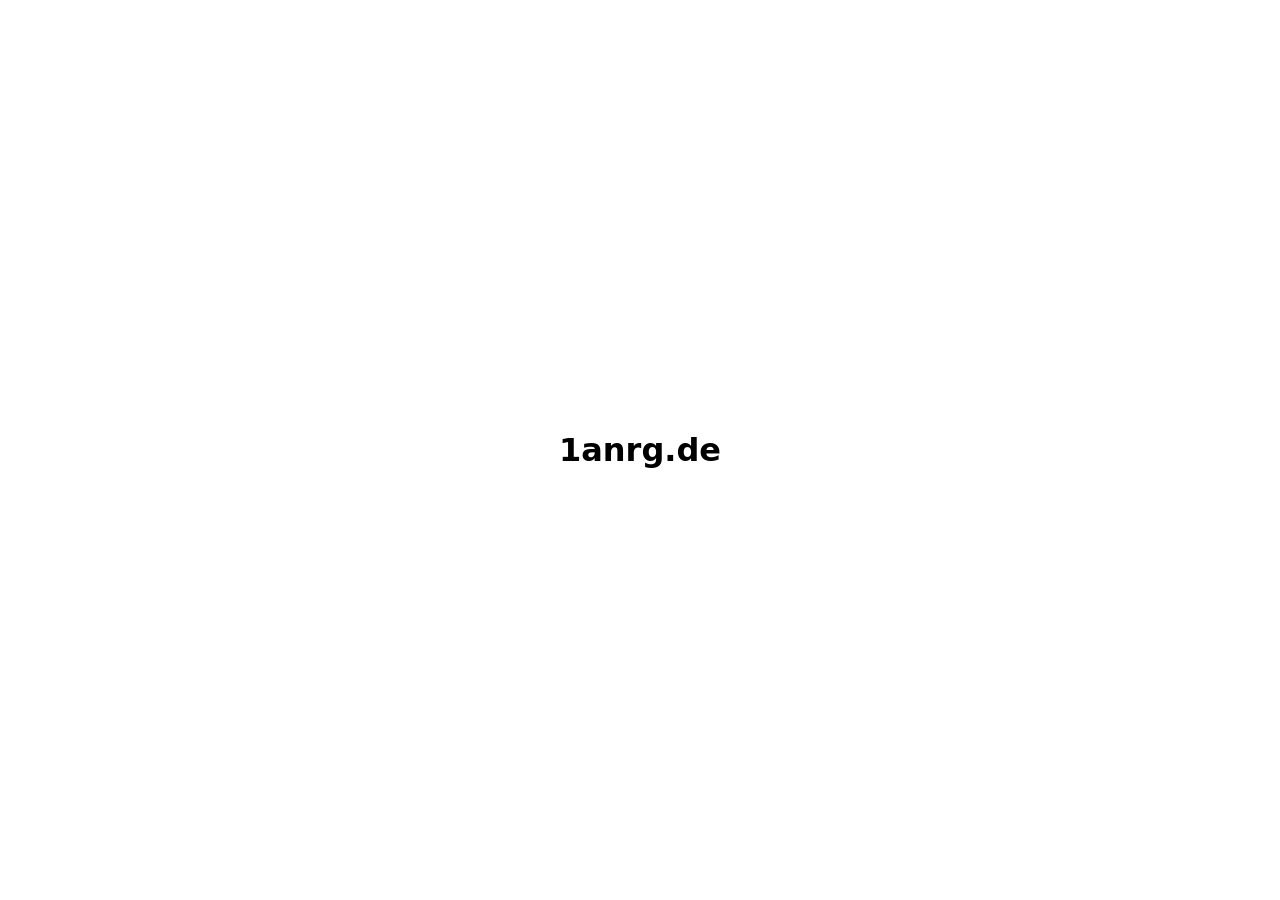
==== index.html @ 266cb6d9 "Seed 1anrg.de: concept, build brief, CNAME" ====
<!doctype html><html lang="de"><head><meta charset="utf-8"><meta name="viewport" content="width=device-width,initial-scale=1"><meta name="robots" content="noindex"><title>Work in Progress</title></head><body style="font-family:system-ui;display:grid;place-items:center;min-height:100vh;margin:0"><h1>1anrg.de</h1></body></html>
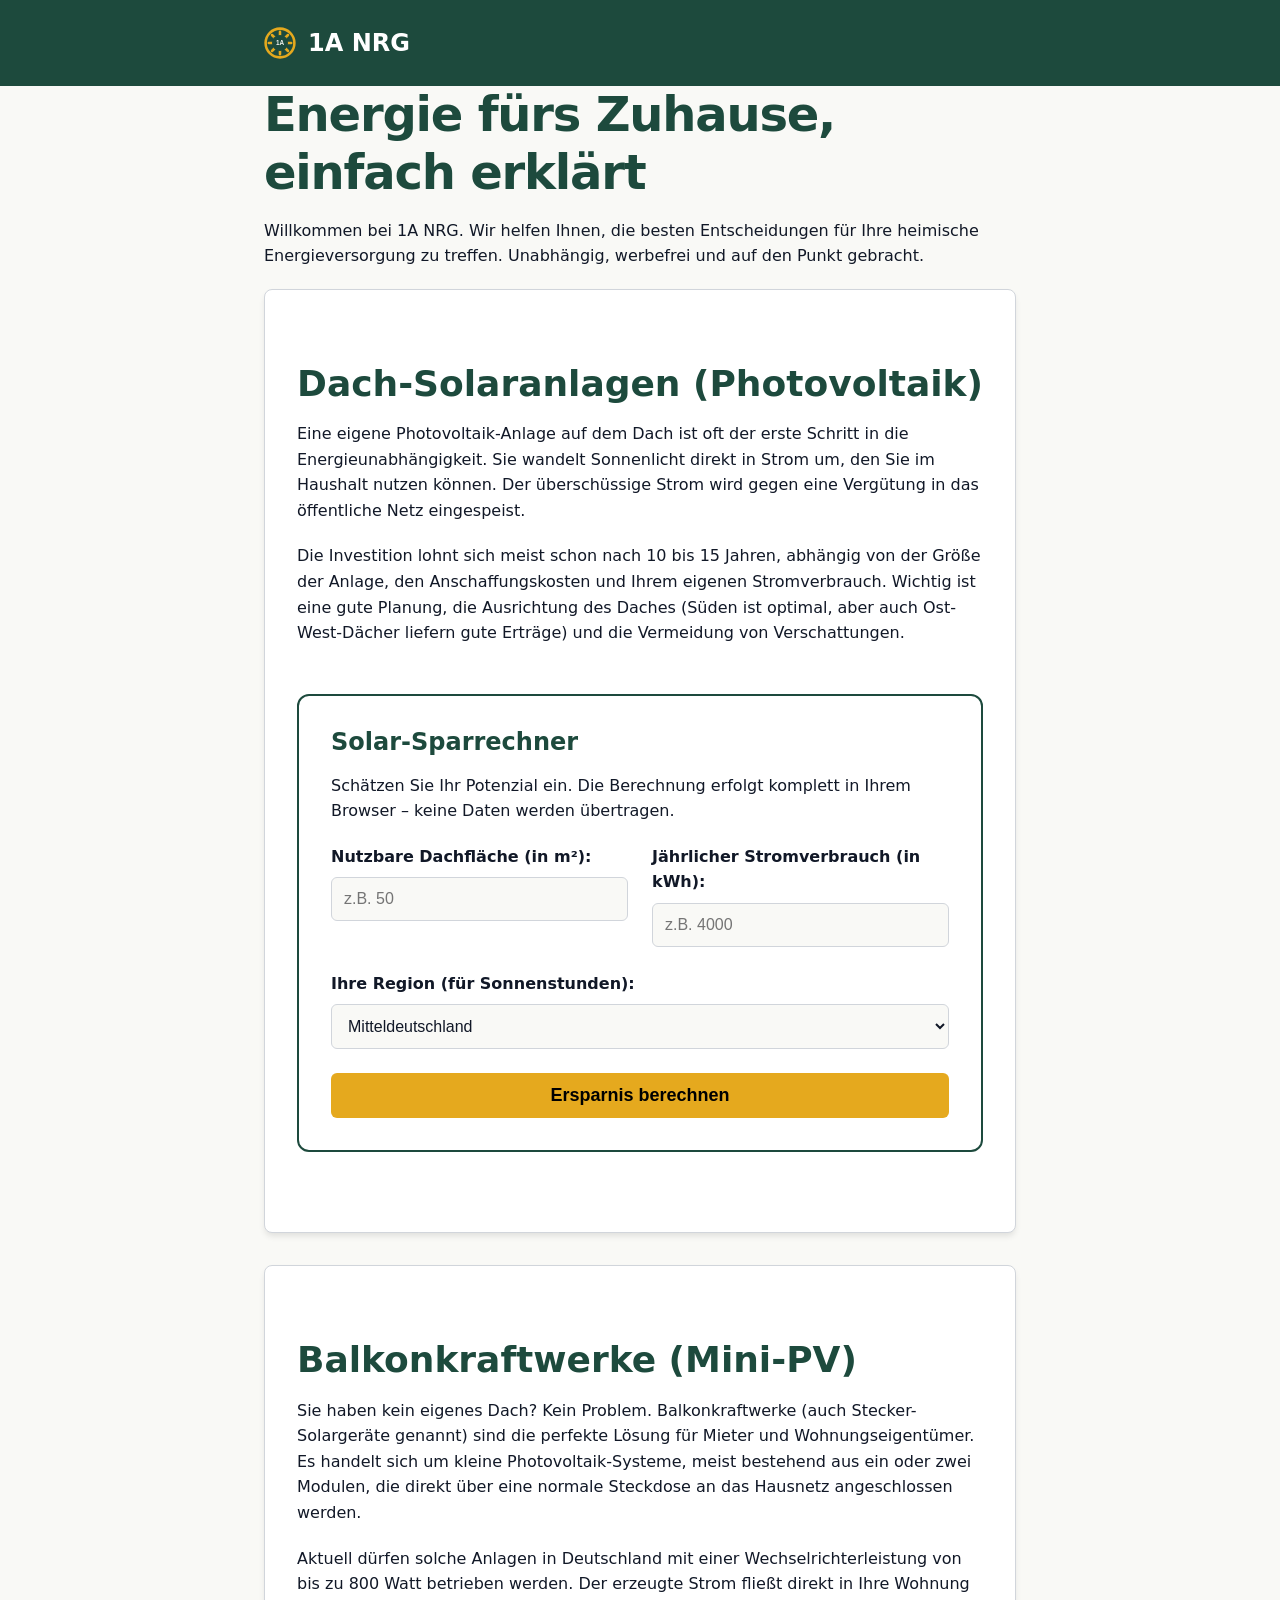
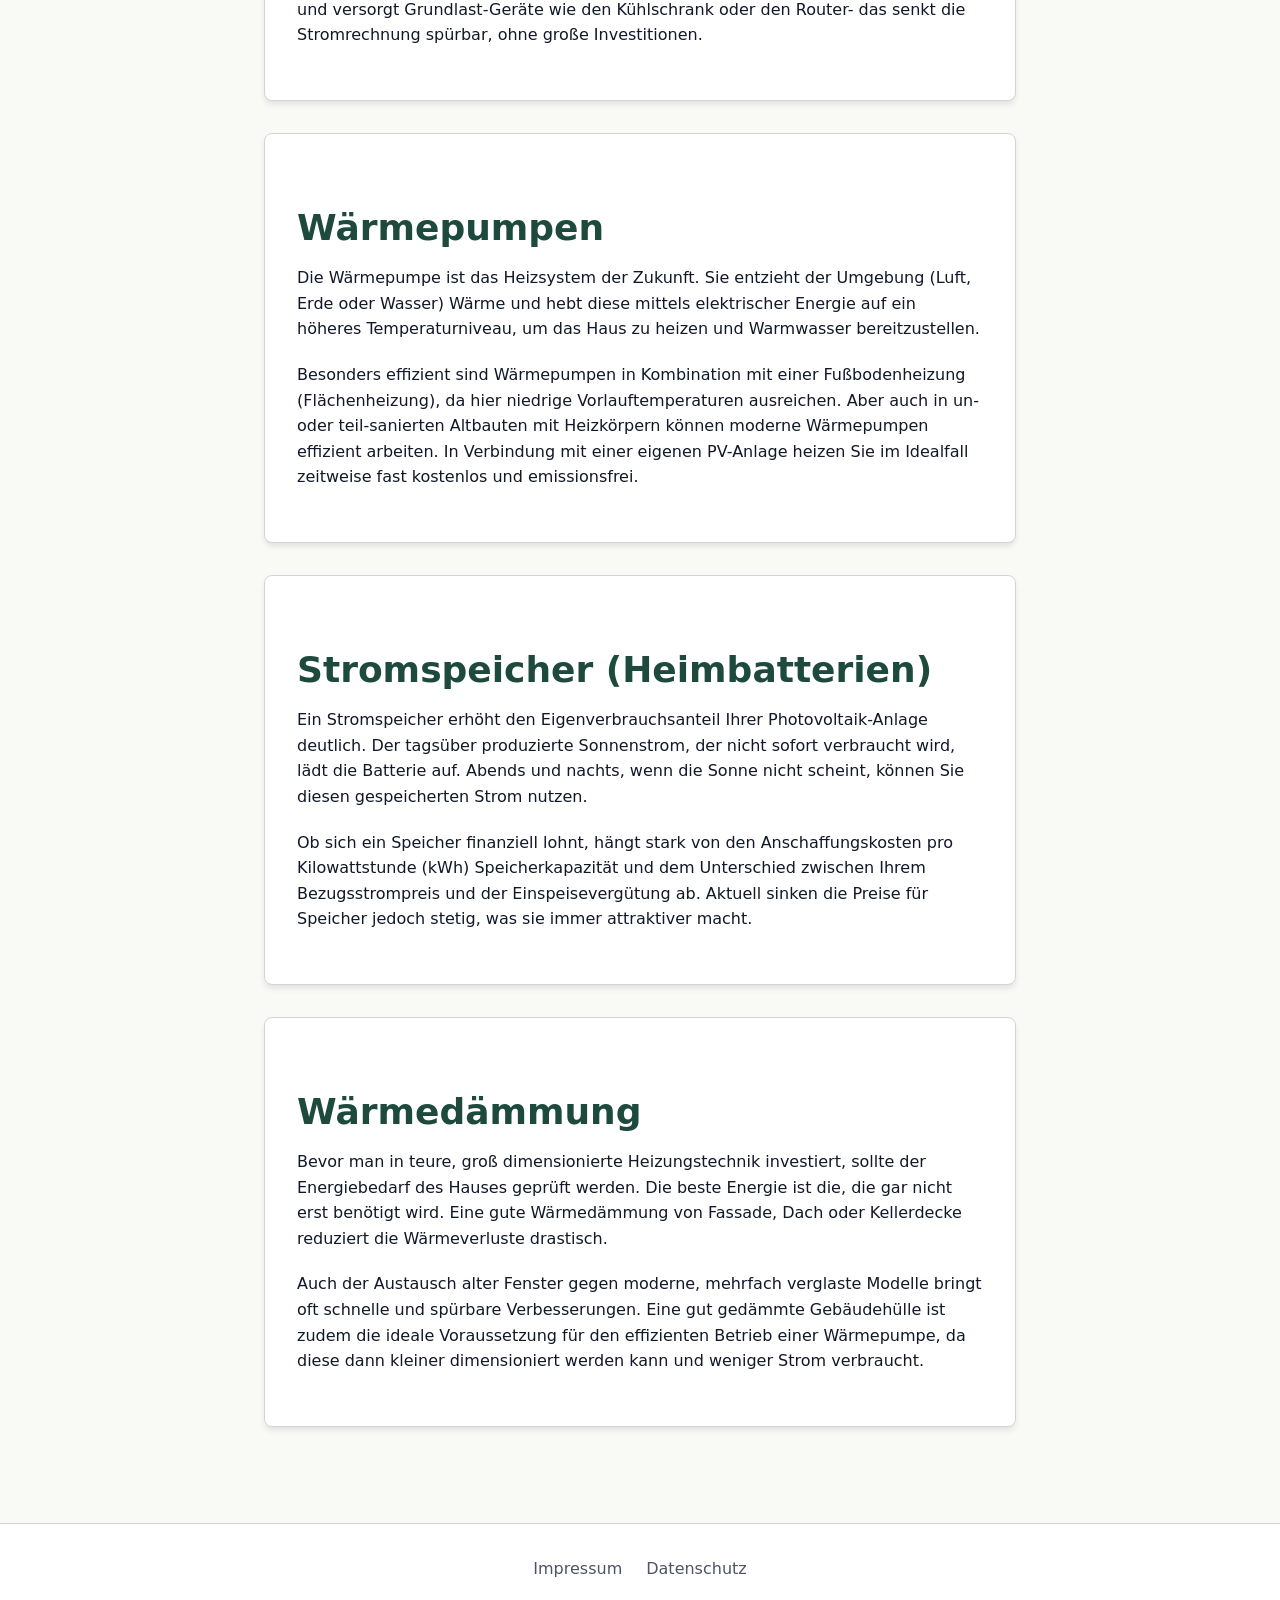
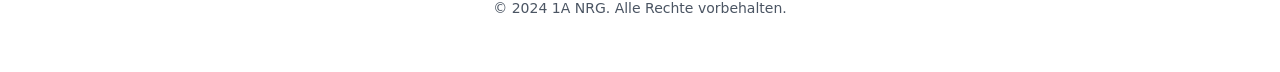
==== commit a021b1ec: "feat: build initial 1A NRG static website - Create `index.html` with ~800 words of home energy guide" ====
--- a/index.html
+++ b/index.html
@@ -1 +1,111 @@
-<!doctype html><html lang="de"><head><meta charset="utf-8"><meta name="viewport" content="width=device-width,initial-scale=1"><meta name="robots" content="noindex"><title>Work in Progress</title></head><body style="font-family:system-ui;display:grid;place-items:center;min-height:100vh;margin:0"><h1>1anrg.de</h1></body></html>
+<!doctype html>
+<html lang="de">
+<head>
+  <meta charset="utf-8">
+  <meta name="viewport" content="width=device-width,initial-scale=1">
+  <title>1A NRG | Ihr Weg in die Energieunabhängigkeit</title>
+  <meta name="description" content="Klar, praktisch und unabhängig: Der 1A NRG Leitfaden für Wärmepumpen, Photovoltaik, Balkonkraftwerke, Stromspeicher und Dämmung.">
+
+  <!-- Open Graph -->
+  <meta property="og:title" content="1A NRG | Ihr Weg in die Energieunabhängigkeit">
+  <meta property="og:description" content="Klar, praktisch und unabhängig: Der 1A NRG Leitfaden für Wärmepumpen, Photovoltaik, Balkonkraftwerke, Stromspeicher und Dämmung.">
+  <meta property="og:type" content="website">
+  <meta property="og:url" content="https://1anrg.de/">
+
+  <link rel="icon" href="/favicon.svg" type="image/svg+xml">
+  <link rel="stylesheet" href="style.css">
+</head>
+<body>
+  <header>
+    <div class="container">
+      <a href="/">
+        <img src="favicon.svg" alt="" class="logo-icon">
+        1A NRG
+      </a>
+    </div>
+  </header>
+
+  <main>
+    <div class="container">
+      <h1>Energie fürs Zuhause, einfach erklärt</h1>
+      <p>Willkommen bei 1A NRG. Wir helfen Ihnen, die besten Entscheidungen für Ihre heimische Energieversorgung zu treffen. Unabhängig, werbefrei und auf den Punkt gebracht.</p>
+
+      <section class="card" aria-labelledby="solar-heading">
+        <h2 id="solar-heading">Dach-Solaranlagen (Photovoltaik)</h2>
+        <p>Eine eigene Photovoltaik-Anlage auf dem Dach ist oft der erste Schritt in die Energieunabhängigkeit. Sie wandelt Sonnenlicht direkt in Strom um, den Sie im Haushalt nutzen können. Der überschüssige Strom wird gegen eine Vergütung in das öffentliche Netz eingespeist.</p>
+        <p>Die Investition lohnt sich meist schon nach 10 bis 15 Jahren, abhängig von der Größe der Anlage, den Anschaffungskosten und Ihrem eigenen Stromverbrauch. Wichtig ist eine gute Planung, die Ausrichtung des Daches (Süden ist optimal, aber auch Ost-West-Dächer liefern gute Erträge) und die Vermeidung von Verschattungen.</p>
+
+        <div class="estimator">
+          <h3>Solar-Sparrechner</h3>
+          <p>Schätzen Sie Ihr Potenzial ein. Die Berechnung erfolgt komplett in Ihrem Browser – keine Daten werden übertragen.</p>
+          <form id="estimator-form">
+            <div class="estimator-grid">
+              <div class="form-group">
+                <label for="roof-size">Nutzbare Dachfläche (in m²):</label>
+                <input type="number" id="roof-size" min="10" step="1" required placeholder="z.B. 50">
+              </div>
+              <div class="form-group">
+                <label for="consumption">Jährlicher Stromverbrauch (in kWh):</label>
+                <input type="number" id="consumption" min="1000" step="100" required placeholder="z.B. 4000">
+              </div>
+            </div>
+            <div class="form-group">
+              <label for="region">Ihre Region (für Sonnenstunden):</label>
+              <select id="region" required>
+                <option value="nord">Norddeutschland</option>
+                <option value="mitte" selected>Mitteldeutschland</option>
+                <option value="sued">Süddeutschland</option>
+              </select>
+            </div>
+            <button type="submit">Ersparnis berechnen</button>
+          </form>
+
+          <div id="estimator-result" class="result" aria-live="polite">
+            <h4>Geschätzte jährliche Ersparnis:</h4>
+            <div id="savings-value" class="result-value">0,00 €</div>
+            <div class="assumptions">
+              <strong>Annahmen:</strong> 5 m² pro kWp Anlagenleistung. Eigenverbrauch ca. 30% des erzeugten Stroms (ohne Speicher). Strompreis 35 ct/kWh, Einspeisevergütung 8 ct/kWh. Dies ist eine vereinfachte Schätzung und ersetzt keine professionelle Planung.
+            </div>
+          </div>
+        </div>
+      </section>
+
+      <section class="card" aria-labelledby="bkw-heading">
+        <h2 id="bkw-heading">Balkonkraftwerke (Mini-PV)</h2>
+        <p>Sie haben kein eigenes Dach? Kein Problem. Balkonkraftwerke (auch Stecker-Solargeräte genannt) sind die perfekte Lösung für Mieter und Wohnungseigentümer. Es handelt sich um kleine Photovoltaik-Systeme, meist bestehend aus ein oder zwei Modulen, die direkt über eine normale Steckdose an das Hausnetz angeschlossen werden.</p>
+        <p>Aktuell dürfen solche Anlagen in Deutschland mit einer Wechselrichterleistung von bis zu 800 Watt betrieben werden. Der erzeugte Strom fließt direkt in Ihre Wohnung und versorgt Grundlast-Geräte wie den Kühlschrank oder den Router- das senkt die Stromrechnung spürbar, ohne große Investitionen.</p>
+      </section>
+
+      <section class="card" aria-labelledby="wp-heading">
+        <h2 id="wp-heading">Wärmepumpen</h2>
+        <p>Die Wärmepumpe ist das Heizsystem der Zukunft. Sie entzieht der Umgebung (Luft, Erde oder Wasser) Wärme und hebt diese mittels elektrischer Energie auf ein höheres Temperaturniveau, um das Haus zu heizen und Warmwasser bereitzustellen.</p>
+        <p>Besonders effizient sind Wärmepumpen in Kombination mit einer Fußbodenheizung (Flächenheizung), da hier niedrige Vorlauftemperaturen ausreichen. Aber auch in un- oder teil-sanierten Altbauten mit Heizkörpern können moderne Wärmepumpen effizient arbeiten. In Verbindung mit einer eigenen PV-Anlage heizen Sie im Idealfall zeitweise fast kostenlos und emissionsfrei.</p>
+      </section>
+
+      <section class="card" aria-labelledby="speicher-heading">
+        <h2 id="speicher-heading">Stromspeicher (Heimbatterien)</h2>
+        <p>Ein Stromspeicher erhöht den Eigenverbrauchsanteil Ihrer Photovoltaik-Anlage deutlich. Der tagsüber produzierte Sonnenstrom, der nicht sofort verbraucht wird, lädt die Batterie auf. Abends und nachts, wenn die Sonne nicht scheint, können Sie diesen gespeicherten Strom nutzen.</p>
+        <p>Ob sich ein Speicher finanziell lohnt, hängt stark von den Anschaffungskosten pro Kilowattstunde (kWh) Speicherkapazität und dem Unterschied zwischen Ihrem Bezugsstrompreis und der Einspeisevergütung ab. Aktuell sinken die Preise für Speicher jedoch stetig, was sie immer attraktiver macht.</p>
+      </section>
+
+      <section class="card" aria-labelledby="daemmung-heading">
+        <h2 id="daemmung-heading">Wärmedämmung</h2>
+        <p>Bevor man in teure, groß dimensionierte Heizungstechnik investiert, sollte der Energiebedarf des Hauses geprüft werden. Die beste Energie ist die, die gar nicht erst benötigt wird. Eine gute Wärmedämmung von Fassade, Dach oder Kellerdecke reduziert die Wärmeverluste drastisch.</p>
+        <p>Auch der Austausch alter Fenster gegen moderne, mehrfach verglaste Modelle bringt oft schnelle und spürbare Verbesserungen. Eine gut gedämmte Gebäudehülle ist zudem die ideale Voraussetzung für den effizienten Betrieb einer Wärmepumpe, da diese dann kleiner dimensioniert werden kann und weniger Strom verbraucht.</p>
+      </section>
+    </div>
+  </main>
+
+  <footer>
+    <div class="container">
+      <nav aria-label="Footer Navigation">
+        <a href="/impressum.html">Impressum</a>
+        <a href="/datenschutz.html">Datenschutz</a>
+      </nav>
+      <p style="margin-top: 1rem; color: var(--color-text-muted); font-size: 0.875rem;">&copy; 2024 1A NRG. Alle Rechte vorbehalten.</p>
+    </div>
+  </footer>
+
+  <script src="script.js"></script>
+</body>
+</html>
--- a/style.css
+++ b/style.css
@@ -0,0 +1,276 @@
+/* style.css - 1A NRG */
+
+:root {
+  /* Light theme (default) */
+  --color-bg: #F9F9F6; /* off-white */
+  --color-text: #111827; /* dark gray */
+  --color-primary: #1D4A3D; /* deep green */
+  --color-accent: #E5A91E; /* warm yellow */
+  --color-border: #D1D5DB;
+  --color-bg-card: #FFFFFF;
+  --color-text-muted: #4B5563;
+  --font-base: system-ui, -apple-system, BlinkMacSystemFont, 'Segoe UI', Roboto, Helvetica, Arial, sans-serif;
+  --font-heading: system-ui, -apple-system, BlinkMacSystemFont, 'Segoe UI', Roboto, Helvetica, Arial, sans-serif;
+}
+
+@media (prefers-color-scheme: dark) {
+  :root {
+    /* Dark theme */
+    --color-bg: #111827; /* dark gray */
+    --color-text: #F9F9F6; /* off-white */
+    --color-primary: #29745E; /* lighter deep green for contrast */
+    --color-accent: #FDE047; /* bright warm yellow */
+    --color-border: #374151;
+    --color-bg-card: #1F2937;
+    --color-text-muted: #9CA3AF;
+  }
+}
+
+* {
+  box-sizing: border-box;
+  margin: 0;
+  padding: 0;
+}
+
+@media (prefers-reduced-motion: reduce) {
+  * {
+    animation-duration: 0.01ms !important;
+    animation-iteration-count: 1 !important;
+    transition-duration: 0.01ms !important;
+    scroll-behavior: auto !important;
+  }
+}
+
+html {
+  scroll-behavior: smooth;
+  font-family: var(--font-base);
+  background-color: var(--color-bg);
+  color: var(--color-text);
+  line-height: 1.6;
+  font-size: 16px; /* Base size */
+}
+
+body {
+  display: flex;
+  flex-direction: column;
+  min-height: 100vh;
+}
+
+main {
+  flex: 1;
+}
+
+/* Typography */
+h1, h2, h3, h4, h5, h6 {
+  font-family: var(--font-heading);
+  font-weight: 700;
+  line-height: 1.2;
+  margin-bottom: 1rem;
+  color: var(--color-primary);
+}
+
+h1 {
+  font-size: 2.5rem;
+  letter-spacing: -0.025em;
+}
+
+h2 {
+  font-size: 2rem;
+  margin-top: 2.5rem;
+}
+
+h3 {
+  font-size: 1.5rem;
+  margin-top: 2rem;
+}
+
+p {
+  margin-bottom: 1.25rem;
+}
+
+a {
+  color: var(--color-primary);
+  text-decoration: underline;
+  text-decoration-thickness: 2px;
+  text-underline-offset: 4px;
+}
+
+a:hover, a:focus {
+  color: var(--color-accent);
+  text-decoration-color: var(--color-accent);
+}
+
+a:focus-visible, button:focus-visible, input:focus-visible, select:focus-visible {
+  outline: 3px solid var(--color-accent);
+  outline-offset: 2px;
+}
+
+/* Layout */
+.container {
+  width: 100%;
+  max-width: 800px;
+  margin: 0 auto;
+  padding: 0 1.5rem;
+}
+
+header {
+  background-color: var(--color-primary);
+  color: #fff;
+  padding: 1.5rem 0;
+}
+
+header .container {
+  display: flex;
+  justify-content: space-between;
+  align-items: center;
+}
+
+header a {
+  color: #fff;
+  text-decoration: none;
+  font-weight: 700;
+  font-size: 1.5rem;
+  display: flex;
+  align-items: center;
+  gap: 0.75rem;
+}
+
+header a:hover, header a:focus {
+  color: var(--color-accent);
+}
+
+.logo-icon {
+  width: 32px;
+  height: 32px;
+}
+
+footer {
+  background-color: var(--color-bg-card);
+  border-top: 1px solid var(--color-border);
+  padding: 2rem 0;
+  margin-top: 4rem;
+  text-align: center;
+}
+
+footer nav {
+  display: flex;
+  justify-content: center;
+  gap: 1.5rem;
+  flex-wrap: wrap;
+}
+
+footer nav a {
+  color: var(--color-text-muted);
+  text-decoration: none;
+}
+
+footer nav a:hover, footer nav a:focus {
+  text-decoration: underline;
+  color: var(--color-text);
+}
+
+/* Cards & Content */
+.card {
+  background-color: var(--color-bg-card);
+  border: 1px solid var(--color-border);
+  border-radius: 8px;
+  padding: 2rem;
+  margin-bottom: 2rem;
+  box-shadow: 0 4px 6px -1px rgba(0, 0, 0, 0.1);
+}
+
+/* Estimator Form */
+.estimator {
+  background-color: var(--color-bg-card);
+  border: 2px solid var(--color-primary);
+  border-radius: 12px;
+  padding: 2rem;
+  margin: 3rem 0;
+}
+
+.estimator h3 {
+  margin-top: 0;
+  display: flex;
+  align-items: center;
+  gap: 0.5rem;
+}
+
+.form-group {
+  margin-bottom: 1.5rem;
+}
+
+label {
+  display: block;
+  font-weight: 600;
+  margin-bottom: 0.5rem;
+  color: var(--color-text);
+}
+
+input[type="number"], select {
+  width: 100%;
+  padding: 0.75rem;
+  border: 1px solid var(--color-border);
+  border-radius: 6px;
+  font-size: 1rem;
+  background-color: var(--color-bg);
+  color: var(--color-text);
+}
+
+button {
+  background-color: var(--color-accent);
+  color: #000;
+  border: none;
+  border-radius: 6px;
+  padding: 0.75rem 1.5rem;
+  font-size: 1.125rem;
+  font-weight: 700;
+  cursor: pointer;
+  width: 100%;
+  transition: background-color 0.2s ease;
+}
+
+button:hover {
+  background-color: #d19a16;
+}
+
+.result {
+  margin-top: 2rem;
+  padding: 1.5rem;
+  background-color: var(--color-bg);
+  border-radius: 8px;
+  border-left: 4px solid var(--color-primary);
+  display: none; /* hidden by default */
+}
+
+.result.active {
+  display: block;
+}
+
+.result h4 {
+  margin-top: 0;
+  color: var(--color-primary);
+}
+
+.result-value {
+  font-size: 2rem;
+  font-weight: 700;
+  color: var(--color-accent);
+  margin: 0.5rem 0;
+}
+
+.assumptions {
+  font-size: 0.875rem;
+  color: var(--color-text-muted);
+  margin-top: 1rem;
+}
+
+/* Responsive */
+@media (min-width: 600px) {
+  h1 { font-size: 3rem; }
+  h2 { font-size: 2.25rem; }
+  .estimator-grid {
+    display: grid;
+    grid-template-columns: 1fr 1fr;
+    gap: 1.5rem;
+  }
+}
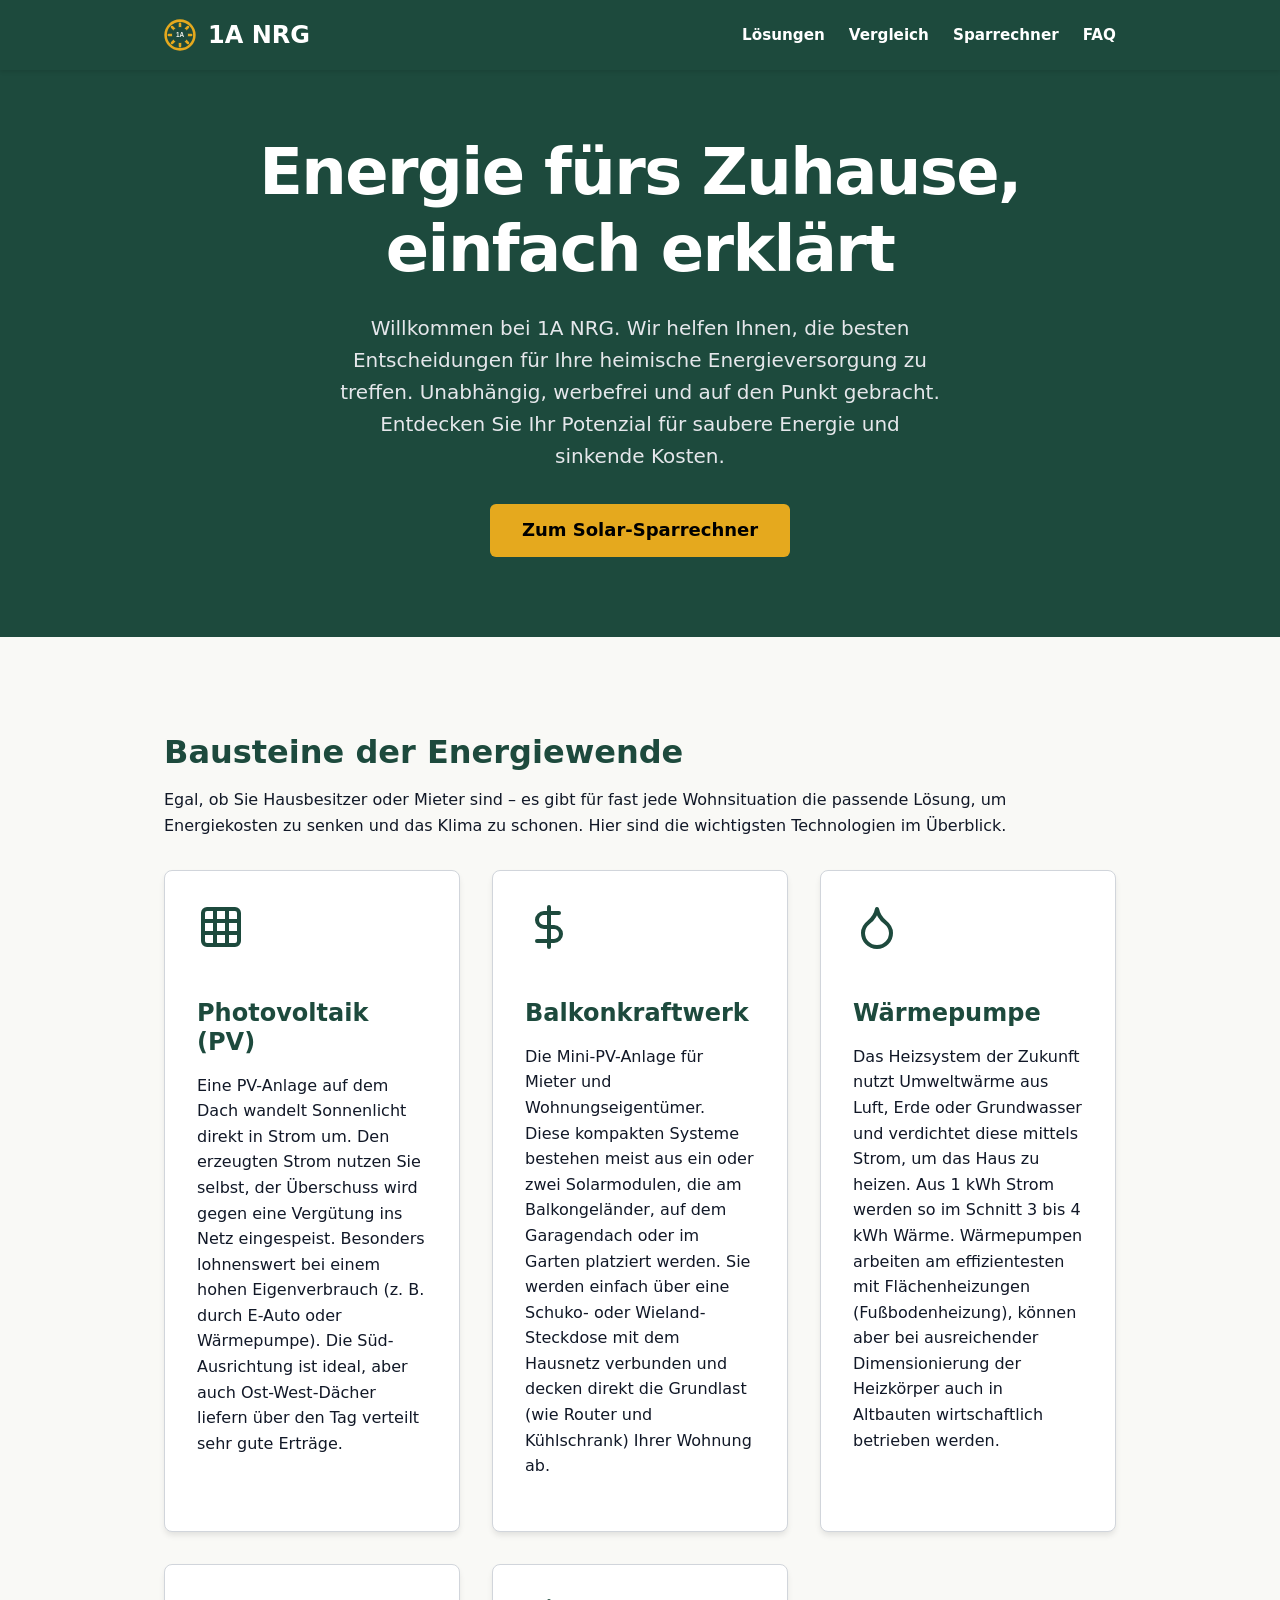
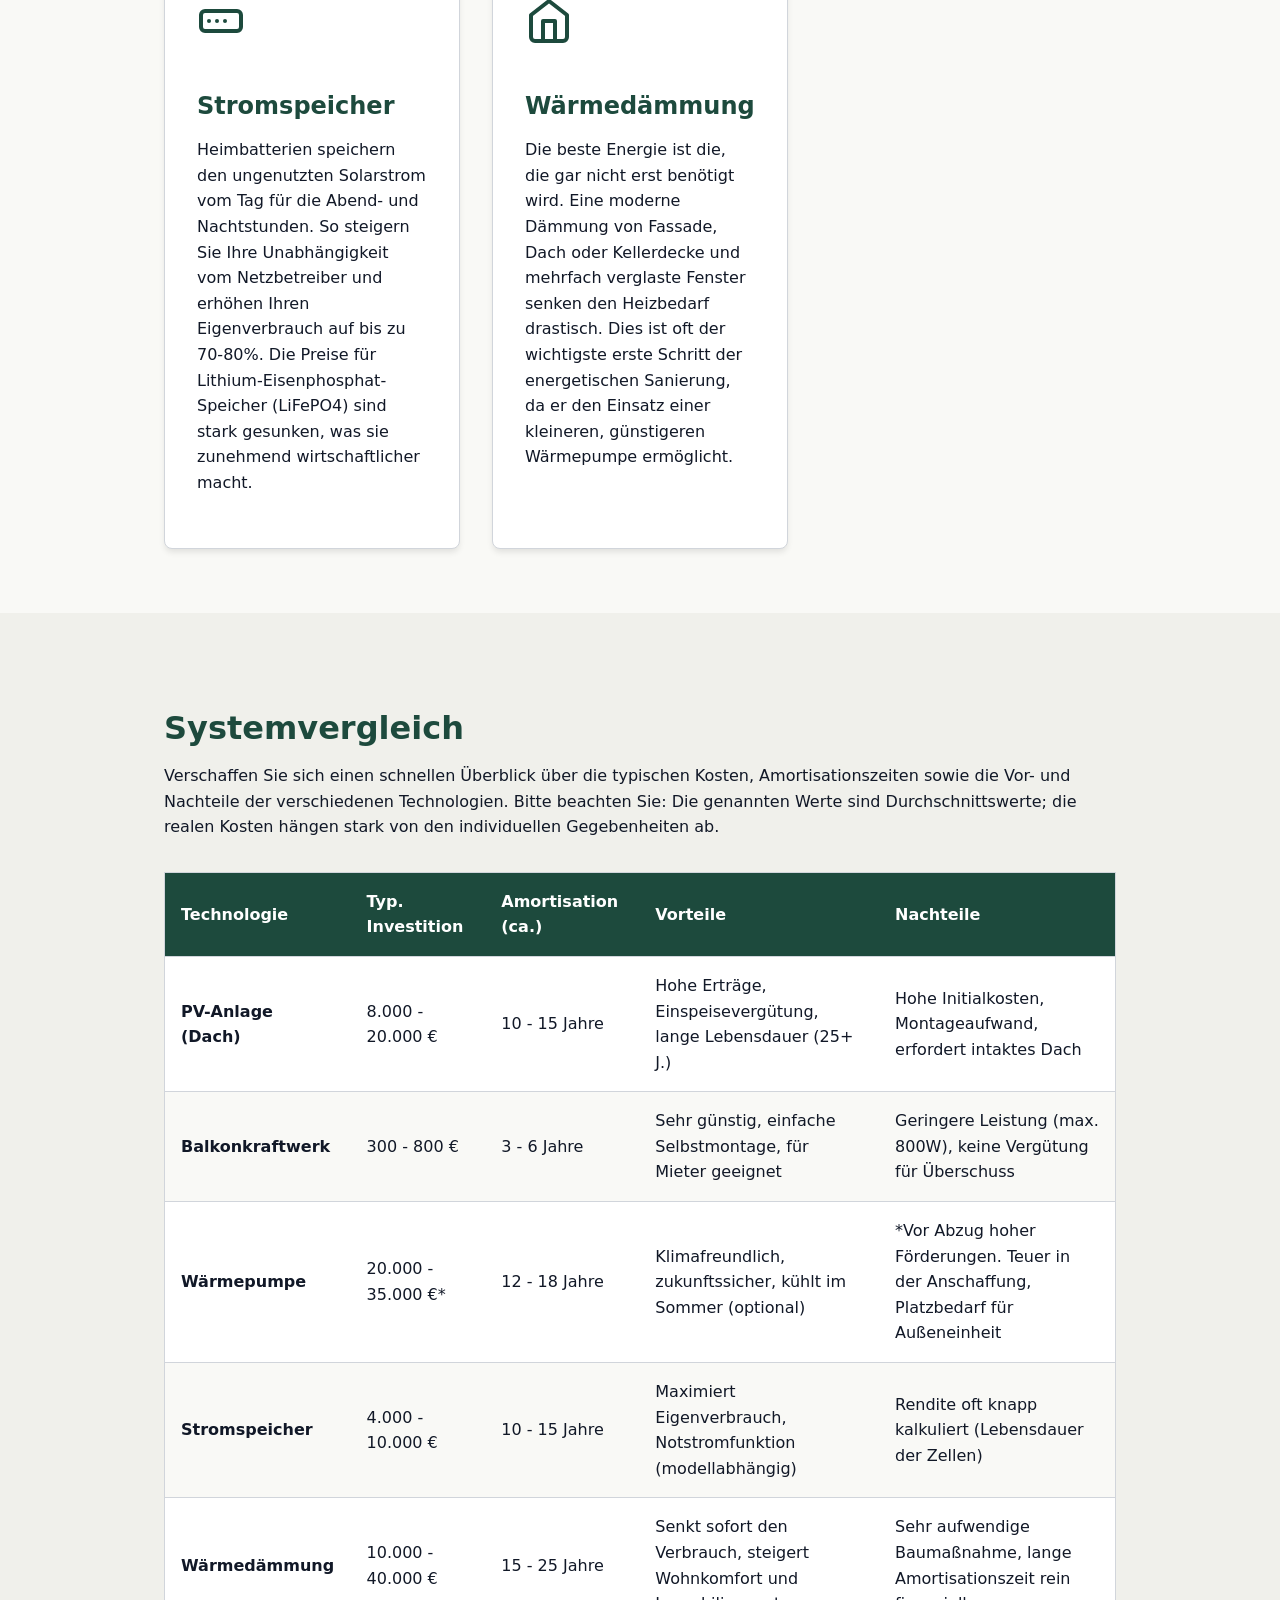
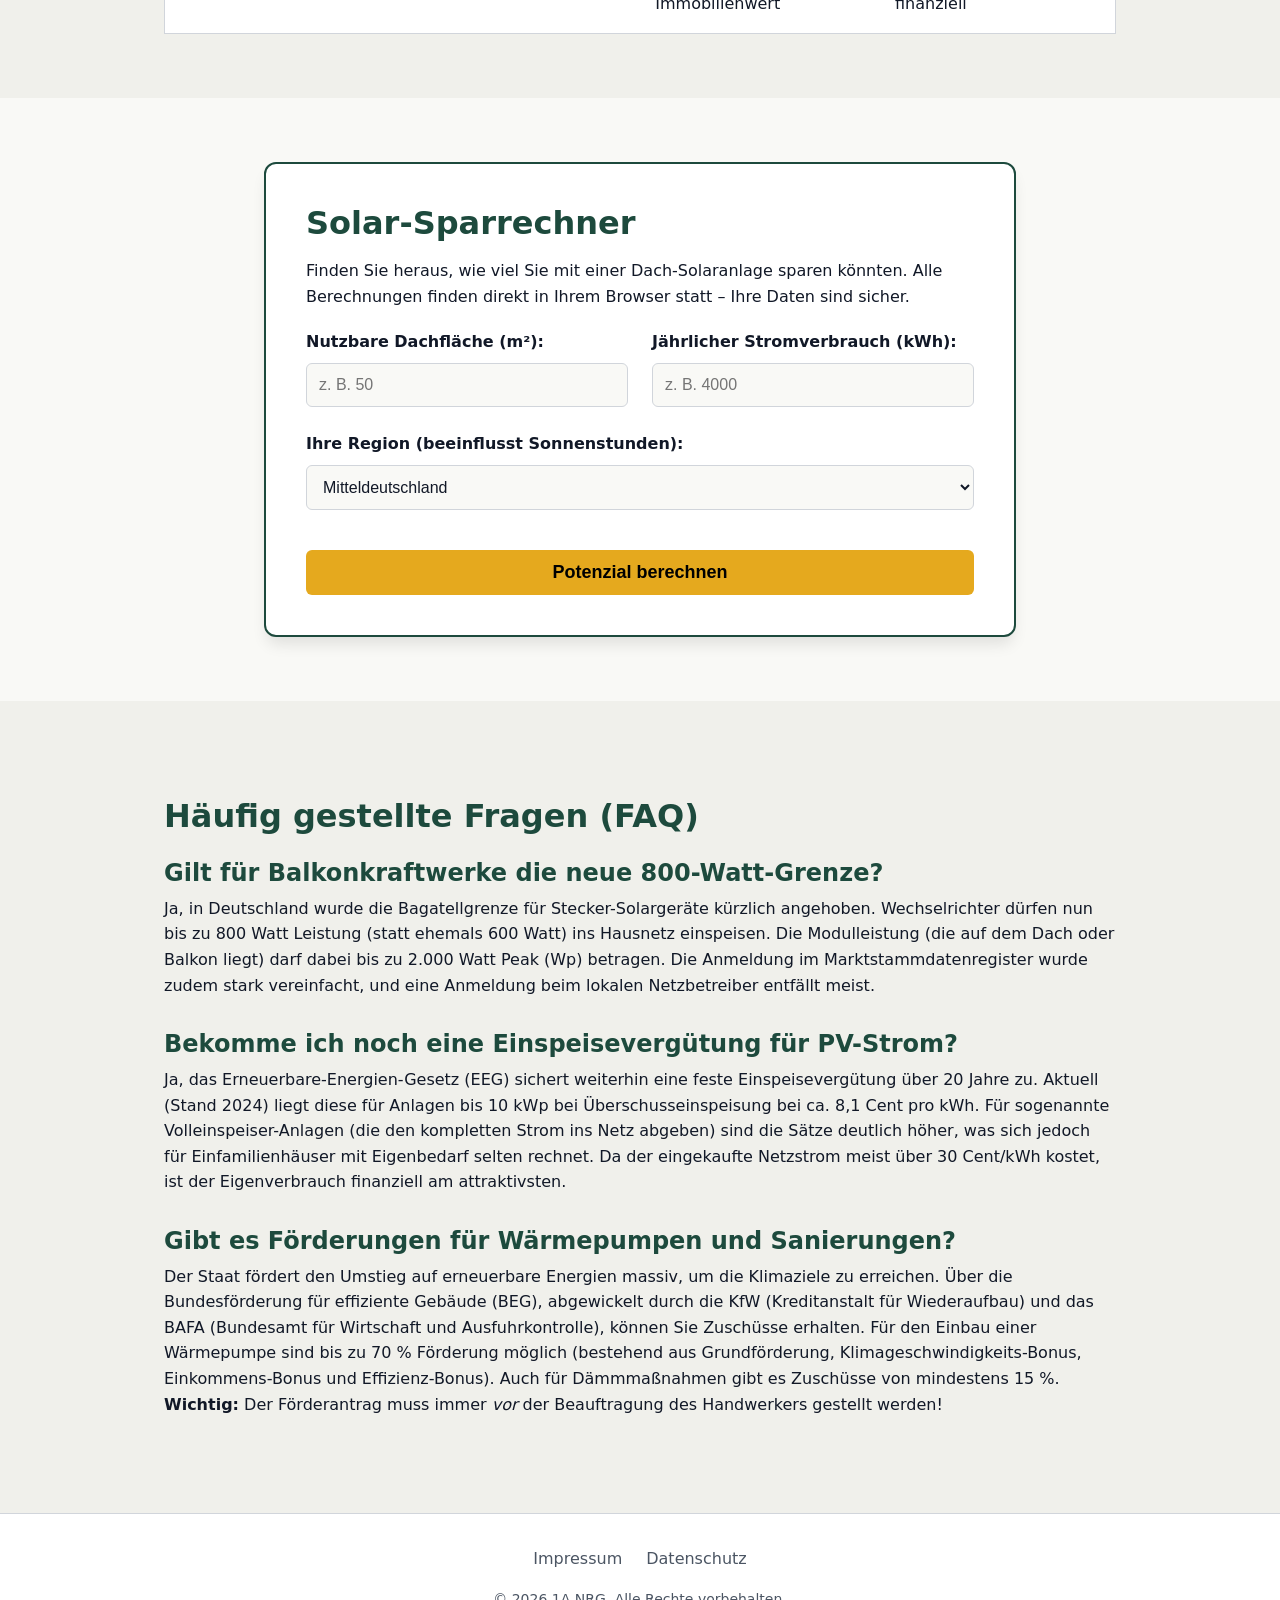
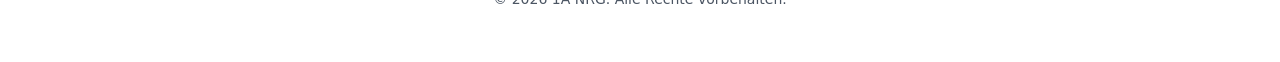
==== commit 8534d6da: "Refine UI, enhance content, and add advanced estimator to 1A NRG - Add hero section and sticky navig" ====
--- a/index.html
+++ b/index.html
@@ -6,7 +6,6 @@
   <title>1A NRG | Ihr Weg in die Energieunabhängigkeit</title>
   <meta name="description" content="Klar, praktisch und unabhängig: Der 1A NRG Leitfaden für Wärmepumpen, Photovoltaik, Balkonkraftwerke, Stromspeicher und Dämmung.">
 
-  <!-- Open Graph -->
   <meta property="og:title" content="1A NRG | Ihr Weg in die Energieunabhängigkeit">
   <meta property="og:description" content="Klar, praktisch und unabhängig: Der 1A NRG Leitfaden für Wärmepumpen, Photovoltaik, Balkonkraftwerke, Stromspeicher und Dämmung.">
   <meta property="og:type" content="website">
@@ -16,84 +15,231 @@
   <link rel="stylesheet" href="style.css">
 </head>
 <body>
+
   <header>
-    <div class="container">
-      <a href="/">
+    <div class="container header-content">
+      <a href="/" class="logo-link">
         <img src="favicon.svg" alt="" class="logo-icon">
         1A NRG
       </a>
+      <nav class="main-nav" aria-label="Hauptnavigation">
+        <a href="#loesungen">Lösungen</a>
+        <a href="#vergleich">Vergleich</a>
+        <a href="#rechner">Sparrechner</a>
+        <a href="#faq">FAQ</a>
+      </nav>
     </div>
   </header>
 
   <main>
-    <div class="container">
-      <h1>Energie fürs Zuhause, einfach erklärt</h1>
-      <p>Willkommen bei 1A NRG. Wir helfen Ihnen, die besten Entscheidungen für Ihre heimische Energieversorgung zu treffen. Unabhängig, werbefrei und auf den Punkt gebracht.</p>
-
-      <section class="card" aria-labelledby="solar-heading">
-        <h2 id="solar-heading">Dach-Solaranlagen (Photovoltaik)</h2>
-        <p>Eine eigene Photovoltaik-Anlage auf dem Dach ist oft der erste Schritt in die Energieunabhängigkeit. Sie wandelt Sonnenlicht direkt in Strom um, den Sie im Haushalt nutzen können. Der überschüssige Strom wird gegen eine Vergütung in das öffentliche Netz eingespeist.</p>
-        <p>Die Investition lohnt sich meist schon nach 10 bis 15 Jahren, abhängig von der Größe der Anlage, den Anschaffungskosten und Ihrem eigenen Stromverbrauch. Wichtig ist eine gute Planung, die Ausrichtung des Daches (Süden ist optimal, aber auch Ost-West-Dächer liefern gute Erträge) und die Vermeidung von Verschattungen.</p>
-
-        <div class="estimator">
-          <h3>Solar-Sparrechner</h3>
-          <p>Schätzen Sie Ihr Potenzial ein. Die Berechnung erfolgt komplett in Ihrem Browser – keine Daten werden übertragen.</p>
-          <form id="estimator-form">
+    <!-- Hero Section -->
+    <section class="hero">
+      <div class="container">
+        <h1>Energie fürs Zuhause, einfach erklärt</h1>
+        <p>Willkommen bei 1A NRG. Wir helfen Ihnen, die besten Entscheidungen für Ihre heimische Energieversorgung zu treffen. Unabhängig, werbefrei und auf den Punkt gebracht. Entdecken Sie Ihr Potenzial für saubere Energie und sinkende Kosten.</p>
+        <a href="#rechner" class="btn-primary">Zum Solar-Sparrechner</a>
+      </div>
+    </section>
+
+    <!-- Solutions Cards -->
+    <section id="loesungen" class="section">
+      <div class="container">
+        <h2>Bausteine der Energiewende</h2>
+        <p>Egal, ob Sie Hausbesitzer oder Mieter sind – es gibt für fast jede Wohnsituation die passende Lösung, um Energiekosten zu senken und das Klima zu schonen. Hier sind die wichtigsten Technologien im Überblick.</p>
+
+        <div class="cards-grid">
+
+          <div class="card">
+            <svg class="card-icon" viewBox="0 0 24 24" fill="none" stroke="currentColor" stroke-width="2" stroke-linecap="round" stroke-linejoin="round">
+              <rect x="3" y="3" width="18" height="18" rx="2" ry="2"></rect>
+              <line x1="9" y1="3" x2="9" y2="21"></line>
+              <line x1="15" y1="3" x2="15" y2="21"></line>
+              <line x1="3" y1="9" x2="21" y2="9"></line>
+              <line x1="3" y1="15" x2="21" y2="15"></line>
+            </svg>
+            <h3>Photovoltaik (PV)</h3>
+            <p>Eine PV-Anlage auf dem Dach wandelt Sonnenlicht direkt in Strom um. Den erzeugten Strom nutzen Sie selbst, der Überschuss wird gegen eine Vergütung ins Netz eingespeist. Besonders lohnenswert bei einem hohen Eigenverbrauch (z. B. durch E-Auto oder Wärmepumpe). Die Süd-Ausrichtung ist ideal, aber auch Ost-West-Dächer liefern über den Tag verteilt sehr gute Erträge.</p>
+          </div>
+
+          <div class="card">
+            <svg class="card-icon" viewBox="0 0 24 24" fill="none" stroke="currentColor" stroke-width="2" stroke-linecap="round" stroke-linejoin="round">
+              <path d="M12 2v20M17 5H9.5a3.5 3.5 0 0 0 0 7h5a3.5 3.5 0 0 1 0 7H6"></path>
+            </svg>
+            <h3>Balkonkraftwerk</h3>
+            <p>Die Mini-PV-Anlage für Mieter und Wohnungseigentümer. Diese kompakten Systeme bestehen meist aus ein oder zwei Solarmodulen, die am Balkongeländer, auf dem Garagendach oder im Garten platziert werden. Sie werden einfach über eine Schuko- oder Wieland-Steckdose mit dem Hausnetz verbunden und decken direkt die Grundlast (wie Router und Kühlschrank) Ihrer Wohnung ab.</p>
+          </div>
+
+          <div class="card">
+            <svg class="card-icon" viewBox="0 0 24 24" fill="none" stroke="currentColor" stroke-width="2" stroke-linecap="round" stroke-linejoin="round">
+              <path d="M12 22a7 7 0 0 0 7-7c0-2-1-3.9-3-5.5s-3.5-4-4-6.5c-.5 2.5-2 4.9-4 6.5C6 11.1 5 13 5 15a7 7 0 0 0 7 7z"></path>
+            </svg>
+            <h3>Wärmepumpe</h3>
+            <p>Das Heizsystem der Zukunft nutzt Umweltwärme aus Luft, Erde oder Grundwasser und verdichtet diese mittels Strom, um das Haus zu heizen. Aus 1 kWh Strom werden so im Schnitt 3 bis 4 kWh Wärme. Wärmepumpen arbeiten am effizientesten mit Flächenheizungen (Fußbodenheizung), können aber bei ausreichender Dimensionierung der Heizkörper auch in Altbauten wirtschaftlich betrieben werden.</p>
+          </div>
+
+          <div class="card">
+            <svg class="card-icon" viewBox="0 0 24 24" fill="none" stroke="currentColor" stroke-width="2" stroke-linecap="round" stroke-linejoin="round">
+              <rect x="2" y="7" width="20" height="10" rx="2" ry="2"></rect>
+              <line x1="22" y1="11" x2="22" y2="13"></line>
+              <line x1="6" y1="12" x2="6" y2="12"></line>
+              <line x1="10" y1="12" x2="10" y2="12"></line>
+              <line x1="14" y1="12" x2="14" y2="12"></line>
+            </svg>
+            <h3>Stromspeicher</h3>
+            <p>Heimbatterien speichern den ungenutzten Solarstrom vom Tag für die Abend- und Nachtstunden. So steigern Sie Ihre Unabhängigkeit vom Netzbetreiber und erhöhen Ihren Eigenverbrauch auf bis zu 70-80%. Die Preise für Lithium-Eisenphosphat-Speicher (LiFePO4) sind stark gesunken, was sie zunehmend wirtschaftlicher macht.</p>
+          </div>
+
+          <div class="card">
+            <svg class="card-icon" viewBox="0 0 24 24" fill="none" stroke="currentColor" stroke-width="2" stroke-linecap="round" stroke-linejoin="round">
+              <path d="M3 9l9-7 9 7v11a2 2 0 0 1-2 2H5a2 2 0 0 1-2-2z"></path>
+              <polyline points="9 22 9 12 15 12 15 22"></polyline>
+            </svg>
+            <h3>Wärmedämmung</h3>
+            <p>Die beste Energie ist die, die gar nicht erst benötigt wird. Eine moderne Dämmung von Fassade, Dach oder Kellerdecke und mehrfach verglaste Fenster senken den Heizbedarf drastisch. Dies ist oft der wichtigste erste Schritt der energetischen Sanierung, da er den Einsatz einer kleineren, günstigeren Wärmepumpe ermöglicht.</p>
+          </div>
+
+        </div>
+      </div>
+    </section>
+
+    <!-- Comparison Table -->
+    <section id="vergleich" class="section section-alt">
+      <div class="container">
+        <h2>Systemvergleich</h2>
+        <p>Verschaffen Sie sich einen schnellen Überblick über die typischen Kosten, Amortisationszeiten sowie die Vor- und Nachteile der verschiedenen Technologien. Bitte beachten Sie: Die genannten Werte sind Durchschnittswerte; die realen Kosten hängen stark von den individuellen Gegebenheiten ab.</p>
+
+        <div class="table-responsive">
+          <table>
+            <thead>
+              <tr>
+                <th>Technologie</th>
+                <th>Typ. Investition</th>
+                <th>Amortisation (ca.)</th>
+                <th>Vorteile</th>
+                <th>Nachteile</th>
+              </tr>
+            </thead>
+            <tbody>
+              <tr>
+                <td><strong>PV-Anlage (Dach)</strong></td>
+                <td>8.000 - 20.000 €</td>
+                <td>10 - 15 Jahre</td>
+                <td>Hohe Erträge, Einspeisevergütung, lange Lebensdauer (25+ J.)</td>
+                <td>Hohe Initialkosten, Montageaufwand, erfordert intaktes Dach</td>
+              </tr>
+              <tr>
+                <td><strong>Balkonkraftwerk</strong></td>
+                <td>300 - 800 €</td>
+                <td>3 - 6 Jahre</td>
+                <td>Sehr günstig, einfache Selbstmontage, für Mieter geeignet</td>
+                <td>Geringere Leistung (max. 800W), keine Vergütung für Überschuss</td>
+              </tr>
+              <tr>
+                <td><strong>Wärmepumpe</strong></td>
+                <td>20.000 - 35.000 €*</td>
+                <td>12 - 18 Jahre</td>
+                <td>Klimafreundlich, zukunftssicher, kühlt im Sommer (optional)</td>
+                <td>*Vor Abzug hoher Förderungen. Teuer in der Anschaffung, Platzbedarf für Außeneinheit</td>
+              </tr>
+              <tr>
+                <td><strong>Stromspeicher</strong></td>
+                <td>4.000 - 10.000 €</td>
+                <td>10 - 15 Jahre</td>
+                <td>Maximiert Eigenverbrauch, Notstromfunktion (modellabhängig)</td>
+                <td>Rendite oft knapp kalkuliert (Lebensdauer der Zellen)</td>
+              </tr>
+              <tr>
+                <td><strong>Wärmedämmung</strong></td>
+                <td>10.000 - 40.000 €</td>
+                <td>15 - 25 Jahre</td>
+                <td>Senkt sofort den Verbrauch, steigert Wohnkomfort und Immobilienwert</td>
+                <td>Sehr aufwendige Baumaßnahme, lange Amortisationszeit rein finanziell</td>
+              </tr>
+            </tbody>
+          </table>
+        </div>
+      </div>
+    </section>
+
+    <!-- Estimator Form Section -->
+    <section id="rechner" class="section">
+      <div class="container-sm">
+        <div class="estimator-wrapper">
+          <h2>Solar-Sparrechner</h2>
+          <p>Finden Sie heraus, wie viel Sie mit einer Dach-Solaranlage sparen könnten. Alle Berechnungen finden direkt in Ihrem Browser statt – Ihre Daten sind sicher.</p>
+
+          <form id="estimator-form" novalidate>
             <div class="estimator-grid">
               <div class="form-group">
-                <label for="roof-size">Nutzbare Dachfläche (in m²):</label>
-                <input type="number" id="roof-size" min="10" step="1" required placeholder="z.B. 50">
+                <label for="roof-size">Nutzbare Dachfläche (m²):</label>
+                <input type="number" id="roof-size" min="10" step="1" required placeholder="z. B. 50">
               </div>
               <div class="form-group">
-                <label for="consumption">Jährlicher Stromverbrauch (in kWh):</label>
-                <input type="number" id="consumption" min="1000" step="100" required placeholder="z.B. 4000">
+                <label for="consumption">Jährlicher Stromverbrauch (kWh):</label>
+                <input type="number" id="consumption" min="1000" step="100" required placeholder="z. B. 4000">
               </div>
             </div>
             <div class="form-group">
-              <label for="region">Ihre Region (für Sonnenstunden):</label>
+              <label for="region">Ihre Region (beeinflusst Sonnenstunden):</label>
               <select id="region" required>
                 <option value="nord">Norddeutschland</option>
                 <option value="mitte" selected>Mitteldeutschland</option>
                 <option value="sued">Süddeutschland</option>
               </select>
             </div>
-            <button type="submit">Ersparnis berechnen</button>
+            <button type="submit" class="btn-primary btn-submit">Potenzial berechnen</button>
           </form>
 
           <div id="estimator-result" class="result" aria-live="polite">
-            <h4>Geschätzte jährliche Ersparnis:</h4>
-            <div id="savings-value" class="result-value">0,00 €</div>
+            <h3>Ihre geschätzten Ergebnisse</h3>
+            <div class="result-grid">
+              <div class="result-item">
+                <span class="label">Erzeugung / Jahr</span>
+                <span class="value" id="res-generation">0 kWh</span>
+              </div>
+              <div class="result-item">
+                <span class="label">Ersparnis / Jahr</span>
+                <span class="value" id="res-savings">0 €</span>
+              </div>
+              <div class="result-item">
+                <span class="label">Amortisation</span>
+                <span class="value" id="res-payback">0 Jahre</span>
+              </div>
+              <div class="result-item">
+                <span class="label">CO₂ gespart / Jahr</span>
+                <span class="value" id="res-co2">0 kg</span>
+              </div>
+            </div>
             <div class="assumptions">
-              <strong>Annahmen:</strong> 5 m² pro kWp Anlagenleistung. Eigenverbrauch ca. 30% des erzeugten Stroms (ohne Speicher). Strompreis 35 ct/kWh, Einspeisevergütung 8 ct/kWh. Dies ist eine vereinfachte Schätzung und ersetzt keine professionelle Planung.
-            </div>
-          </div>
-        </div>
-      </section>
-
-      <section class="card" aria-labelledby="bkw-heading">
-        <h2 id="bkw-heading">Balkonkraftwerke (Mini-PV)</h2>
-        <p>Sie haben kein eigenes Dach? Kein Problem. Balkonkraftwerke (auch Stecker-Solargeräte genannt) sind die perfekte Lösung für Mieter und Wohnungseigentümer. Es handelt sich um kleine Photovoltaik-Systeme, meist bestehend aus ein oder zwei Modulen, die direkt über eine normale Steckdose an das Hausnetz angeschlossen werden.</p>
-        <p>Aktuell dürfen solche Anlagen in Deutschland mit einer Wechselrichterleistung von bis zu 800 Watt betrieben werden. Der erzeugte Strom fließt direkt in Ihre Wohnung und versorgt Grundlast-Geräte wie den Kühlschrank oder den Router- das senkt die Stromrechnung spürbar, ohne große Investitionen.</p>
-      </section>
-
-      <section class="card" aria-labelledby="wp-heading">
-        <h2 id="wp-heading">Wärmepumpen</h2>
-        <p>Die Wärmepumpe ist das Heizsystem der Zukunft. Sie entzieht der Umgebung (Luft, Erde oder Wasser) Wärme und hebt diese mittels elektrischer Energie auf ein höheres Temperaturniveau, um das Haus zu heizen und Warmwasser bereitzustellen.</p>
-        <p>Besonders effizient sind Wärmepumpen in Kombination mit einer Fußbodenheizung (Flächenheizung), da hier niedrige Vorlauftemperaturen ausreichen. Aber auch in un- oder teil-sanierten Altbauten mit Heizkörpern können moderne Wärmepumpen effizient arbeiten. In Verbindung mit einer eigenen PV-Anlage heizen Sie im Idealfall zeitweise fast kostenlos und emissionsfrei.</p>
-      </section>
-
-      <section class="card" aria-labelledby="speicher-heading">
-        <h2 id="speicher-heading">Stromspeicher (Heimbatterien)</h2>
-        <p>Ein Stromspeicher erhöht den Eigenverbrauchsanteil Ihrer Photovoltaik-Anlage deutlich. Der tagsüber produzierte Sonnenstrom, der nicht sofort verbraucht wird, lädt die Batterie auf. Abends und nachts, wenn die Sonne nicht scheint, können Sie diesen gespeicherten Strom nutzen.</p>
-        <p>Ob sich ein Speicher finanziell lohnt, hängt stark von den Anschaffungskosten pro Kilowattstunde (kWh) Speicherkapazität und dem Unterschied zwischen Ihrem Bezugsstrompreis und der Einspeisevergütung ab. Aktuell sinken die Preise für Speicher jedoch stetig, was sie immer attraktiver macht.</p>
-      </section>
-
-      <section class="card" aria-labelledby="daemmung-heading">
-        <h2 id="daemmung-heading">Wärmedämmung</h2>
-        <p>Bevor man in teure, groß dimensionierte Heizungstechnik investiert, sollte der Energiebedarf des Hauses geprüft werden. Die beste Energie ist die, die gar nicht erst benötigt wird. Eine gute Wärmedämmung von Fassade, Dach oder Kellerdecke reduziert die Wärmeverluste drastisch.</p>
-        <p>Auch der Austausch alter Fenster gegen moderne, mehrfach verglaste Modelle bringt oft schnelle und spürbare Verbesserungen. Eine gut gedämmte Gebäudehülle ist zudem die ideale Voraussetzung für den effizienten Betrieb einer Wärmepumpe, da diese dann kleiner dimensioniert werden kann und weniger Strom verbraucht.</p>
-      </section>
-    </div>
+              <strong>Annahmen:</strong> 5 m² benötigte Fläche pro kWp Anlagenleistung. Anlagenkosten von 1.500 € pro kWp. Eigenverbrauch von max. 30 % des erzeugten Stroms (ohne Batteriespeicher). Angenommener Strompreis 35 ct/kWh, Einspeisevergütung 8 ct/kWh. CO₂-Einsparung basiert auf einem durchschnittlichen Strommix von 400 g/kWh. Diese Werte sind grobe Richtwerte und ersetzen keine fachmännische Planung.
+            </div>
+          </div>
+        </div>
+      </div>
+    </section>
+
+    <!-- FAQ Section -->
+    <section id="faq" class="section section-alt">
+      <div class="container">
+        <h2>Häufig gestellte Fragen (FAQ)</h2>
+
+        <div class="faq-item">
+          <h3>Gilt für Balkonkraftwerke die neue 800-Watt-Grenze?</h3>
+          <p>Ja, in Deutschland wurde die Bagatellgrenze für Stecker-Solargeräte kürzlich angehoben. Wechselrichter dürfen nun bis zu 800 Watt Leistung (statt ehemals 600 Watt) ins Hausnetz einspeisen. Die Modulleistung (die auf dem Dach oder Balkon liegt) darf dabei bis zu 2.000 Watt Peak (Wp) betragen. Die Anmeldung im Marktstammdatenregister wurde zudem stark vereinfacht, und eine Anmeldung beim lokalen Netzbetreiber entfällt meist.</p>
+        </div>
+
+        <div class="faq-item">
+          <h3>Bekomme ich noch eine Einspeisevergütung für PV-Strom?</h3>
+          <p>Ja, das Erneuerbare-Energien-Gesetz (EEG) sichert weiterhin eine feste Einspeisevergütung über 20 Jahre zu. Aktuell (Stand 2024) liegt diese für Anlagen bis 10 kWp bei Überschusseinspeisung bei ca. 8,1 Cent pro kWh. Für sogenannte Volleinspeiser-Anlagen (die den kompletten Strom ins Netz abgeben) sind die Sätze deutlich höher, was sich jedoch für Einfamilienhäuser mit Eigenbedarf selten rechnet. Da der eingekaufte Netzstrom meist über 30 Cent/kWh kostet, ist der Eigenverbrauch finanziell am attraktivsten.</p>
+        </div>
+
+        <div class="faq-item">
+          <h3>Gibt es Förderungen für Wärmepumpen und Sanierungen?</h3>
+          <p>Der Staat fördert den Umstieg auf erneuerbare Energien massiv, um die Klimaziele zu erreichen. Über die Bundesförderung für effiziente Gebäude (BEG), abgewickelt durch die KfW (Kreditanstalt für Wiederaufbau) und das BAFA (Bundesamt für Wirtschaft und Ausfuhrkontrolle), können Sie Zuschüsse erhalten. Für den Einbau einer Wärmepumpe sind bis zu 70 % Förderung möglich (bestehend aus Grundförderung, Klimageschwindigkeits-Bonus, Einkommens-Bonus und Effizienz-Bonus). Auch für Dämmmaßnahmen gibt es Zuschüsse von mindestens 15 %. <strong>Wichtig:</strong> Der Förderantrag muss immer <em>vor</em> der Beauftragung des Handwerkers gestellt werden!</p>
+        </div>
+      </div>
+    </section>
+
   </main>
 
   <footer>
@@ -102,7 +248,7 @@
         <a href="/impressum.html">Impressum</a>
         <a href="/datenschutz.html">Datenschutz</a>
       </nav>
-      <p style="margin-top: 1rem; color: var(--color-text-muted); font-size: 0.875rem;">&copy; 2024 1A NRG. Alle Rechte vorbehalten.</p>
+      <p style="margin-top: 1rem; color: var(--color-text-muted); font-size: 0.875rem;">&copy; 2026 1A NRG. Alle Rechte vorbehalten.</p>
     </div>
   </footer>
 
--- a/style.css
+++ b/style.css
@@ -3,12 +3,14 @@
 :root {
   /* Light theme (default) */
   --color-bg: #F9F9F6; /* off-white */
+  --color-bg-alt: #F0F0EB;
   --color-text: #111827; /* dark gray */
   --color-primary: #1D4A3D; /* deep green */
   --color-accent: #E5A91E; /* warm yellow */
   --color-border: #D1D5DB;
   --color-bg-card: #FFFFFF;
   --color-text-muted: #4B5563;
+  --color-error: #B91C1C;
   --font-base: system-ui, -apple-system, BlinkMacSystemFont, 'Segoe UI', Roboto, Helvetica, Arial, sans-serif;
   --font-heading: system-ui, -apple-system, BlinkMacSystemFont, 'Segoe UI', Roboto, Helvetica, Arial, sans-serif;
 }
@@ -17,12 +19,14 @@
   :root {
     /* Dark theme */
     --color-bg: #111827; /* dark gray */
+    --color-bg-alt: #1F2937;
     --color-text: #F9F9F6; /* off-white */
     --color-primary: #29745E; /* lighter deep green for contrast */
     --color-accent: #FDE047; /* bright warm yellow */
     --color-border: #374151;
     --color-bg-card: #1F2937;
     --color-text-muted: #9CA3AF;
+    --color-error: #F87171;
   }
 }
 
@@ -47,7 +51,7 @@
   background-color: var(--color-bg);
   color: var(--color-text);
   line-height: 1.6;
-  font-size: 16px; /* Base size */
+  font-size: 16px;
 }
 
 body {
@@ -69,24 +73,11 @@
   color: var(--color-primary);
 }
 
-h1 {
-  font-size: 2.5rem;
-  letter-spacing: -0.025em;
-}
-
-h2 {
-  font-size: 2rem;
-  margin-top: 2.5rem;
-}
-
-h3 {
-  font-size: 1.5rem;
-  margin-top: 2rem;
-}
-
-p {
-  margin-bottom: 1.25rem;
-}
+h1 { font-size: 2.5rem; letter-spacing: -0.025em; }
+h2 { font-size: 2rem; margin-top: 2rem; }
+h3 { font-size: 1.5rem; margin-top: 1.5rem; }
+
+p { margin-bottom: 1.25rem; }
 
 a {
   color: var(--color-primary);
@@ -108,24 +99,38 @@
 /* Layout */
 .container {
   width: 100%;
+  max-width: 1000px;
+  margin: 0 auto;
+  padding: 0 1.5rem;
+}
+
+.container-sm {
+  width: 100%;
   max-width: 800px;
   margin: 0 auto;
   padding: 0 1.5rem;
 }
 
+/* Header & Nav */
 header {
   background-color: var(--color-primary);
   color: #fff;
-  padding: 1.5rem 0;
-}
-
-header .container {
+  padding: 1rem 0;
+  position: sticky;
+  top: 0;
+  z-index: 1000;
+  box-shadow: 0 2px 4px rgba(0,0,0,0.1);
+}
+
+.header-content {
   display: flex;
   justify-content: space-between;
   align-items: center;
-}
-
-header a {
+  flex-wrap: wrap;
+  gap: 1rem;
+}
+
+.logo-link {
   color: #fff;
   text-decoration: none;
   font-weight: 700;
@@ -135,7 +140,7 @@
   gap: 0.75rem;
 }
 
-header a:hover, header a:focus {
+.logo-link:hover, .logo-link:focus {
   color: var(--color-accent);
 }
 
@@ -144,55 +149,139 @@
   height: 32px;
 }
 
-footer {
-  background-color: var(--color-bg-card);
-  border-top: 1px solid var(--color-border);
-  padding: 2rem 0;
-  margin-top: 4rem;
-  text-align: center;
-}
-
-footer nav {
+.main-nav {
   display: flex;
-  justify-content: center;
   gap: 1.5rem;
   flex-wrap: wrap;
 }
 
-footer nav a {
-  color: var(--color-text-muted);
+.main-nav a {
+  color: #fff;
   text-decoration: none;
-}
-
-footer nav a:hover, footer nav a:focus {
-  text-decoration: underline;
-  color: var(--color-text);
-}
-
-/* Cards & Content */
+  font-weight: 600;
+  font-size: 0.95rem;
+}
+
+.main-nav a:hover, .main-nav a:focus {
+  color: var(--color-accent);
+}
+
+/* Hero Section */
+.hero {
+  background-color: var(--color-primary);
+  color: #fff;
+  padding: 4rem 0 5rem;
+  text-align: center;
+}
+
+.hero h1 {
+  color: #fff;
+  font-size: 3rem;
+  max-width: 800px;
+  margin: 0 auto 1.5rem;
+}
+
+.hero p {
+  font-size: 1.25rem;
+  max-width: 600px;
+  margin: 0 auto 2rem;
+  color: #e5e7eb;
+}
+
+.btn-primary {
+  display: inline-block;
+  background-color: var(--color-accent);
+  color: #000;
+  text-decoration: none;
+  font-weight: 700;
+  font-size: 1.125rem;
+  padding: 0.75rem 2rem;
+  border-radius: 6px;
+  border: none;
+  cursor: pointer;
+  transition: background-color 0.2s;
+}
+
+.btn-primary:hover {
+  background-color: #d19a16;
+}
+
+/* Sections */
+.section {
+  padding: 4rem 0;
+}
+
+.section-alt {
+  background-color: var(--color-bg-alt);
+}
+
+/* Cards Grid */
+.cards-grid {
+  display: grid;
+  grid-template-columns: 1fr;
+  gap: 2rem;
+  margin-top: 2rem;
+}
+
 .card {
   background-color: var(--color-bg-card);
   border: 1px solid var(--color-border);
   border-radius: 8px;
   padding: 2rem;
-  margin-bottom: 2rem;
   box-shadow: 0 4px 6px -1px rgba(0, 0, 0, 0.1);
 }
 
+.card-icon {
+  width: 48px;
+  height: 48px;
+  margin-bottom: 1rem;
+  color: var(--color-primary);
+}
+
+/* Comparison Table */
+.table-responsive {
+  overflow-x: auto;
+  margin-top: 2rem;
+}
+
+table {
+  width: 100%;
+  border-collapse: collapse;
+  background-color: var(--color-bg-card);
+  border: 1px solid var(--color-border);
+}
+
+th, td {
+  padding: 1rem;
+  text-align: left;
+  border-bottom: 1px solid var(--color-border);
+}
+
+th {
+  background-color: var(--color-primary);
+  color: #fff;
+  font-weight: 600;
+}
+
+tr:last-child td {
+  border-bottom: none;
+}
+
+tr:nth-child(even) {
+  background-color: var(--color-bg);
+}
+
 /* Estimator Form */
-.estimator {
+.estimator-wrapper {
   background-color: var(--color-bg-card);
   border: 2px solid var(--color-primary);
   border-radius: 12px;
-  padding: 2rem;
-  margin: 3rem 0;
-}
-
-.estimator h3 {
+  padding: 2.5rem;
+  box-shadow: 0 10px 15px -3px rgba(0,0,0,0.1);
+}
+
+.estimator-wrapper h2 {
   margin-top: 0;
-  display: flex;
-  align-items: center;
-  gap: 0.5rem;
 }
 
 .form-group {
@@ -216,46 +305,66 @@
   color: var(--color-text);
 }
 
-button {
-  background-color: var(--color-accent);
-  color: #000;
-  border: none;
-  border-radius: 6px;
-  padding: 0.75rem 1.5rem;
-  font-size: 1.125rem;
-  font-weight: 700;
-  cursor: pointer;
+.error-msg {
+  color: var(--color-error);
+  font-size: 0.875rem;
+  margin-top: 0.25rem;
+  display: none;
+}
+.error-msg.active {
+  display: block;
+}
+.has-error input {
+  border-color: var(--color-error);
+}
+
+.btn-submit {
   width: 100%;
-  transition: background-color 0.2s ease;
-}
-
-button:hover {
-  background-color: #d19a16;
-}
-
+  margin-top: 1rem;
+}
+
+/* Estimator Results */
 .result {
   margin-top: 2rem;
   padding: 1.5rem;
   background-color: var(--color-bg);
   border-radius: 8px;
   border-left: 4px solid var(--color-primary);
-  display: none; /* hidden by default */
+  display: none;
 }
 
 .result.active {
   display: block;
 }
 
-.result h4 {
-  margin-top: 0;
-  color: var(--color-primary);
-}
-
-.result-value {
-  font-size: 2rem;
+.result-grid {
+  display: grid;
+  grid-template-columns: 1fr;
+  gap: 1rem;
+  margin: 1.5rem 0;
+}
+
+.result-item {
+  background-color: var(--color-bg-card);
+  padding: 1rem;
+  border-radius: 6px;
+  border: 1px solid var(--color-border);
+  text-align: center;
+}
+
+.result-item .label {
+  display: block;
+  font-size: 0.875rem;
+  color: var(--color-text-muted);
+  font-weight: 600;
+}
+
+.result-item .value {
+  display: block;
+  font-size: 1.5rem;
   font-weight: 700;
   color: var(--color-accent);
-  margin: 0.5rem 0;
+  margin-top: 0.25rem;
 }
 
 .assumptions {
@@ -264,13 +373,52 @@
   margin-top: 1rem;
 }
 
+/* FAQ */
+.faq-item {
+  margin-bottom: 2rem;
+}
+.faq-item h3 {
+  margin-bottom: 0.5rem;
+}
+
+/* Footer */
+footer {
+  background-color: var(--color-bg-card);
+  border-top: 1px solid var(--color-border);
+  padding: 2rem 0;
+  text-align: center;
+}
+
+footer nav {
+  display: flex;
+  justify-content: center;
+  gap: 1.5rem;
+  flex-wrap: wrap;
+}
+
+footer nav a {
+  color: var(--color-text-muted);
+  text-decoration: none;
+}
+
+footer nav a:hover, footer nav a:focus {
+  text-decoration: underline;
+  color: var(--color-text);
+}
+
 /* Responsive */
-@media (min-width: 600px) {
-  h1 { font-size: 3rem; }
-  h2 { font-size: 2.25rem; }
+@media (min-width: 768px) {
+  .hero h1 { font-size: 4rem; }
+  .cards-grid { grid-template-columns: repeat(2, 1fr); }
+  .result-grid { grid-template-columns: repeat(2, 1fr); }
   .estimator-grid {
     display: grid;
     grid-template-columns: 1fr 1fr;
     gap: 1.5rem;
   }
 }
+
+@media (min-width: 1024px) {
+  .cards-grid { grid-template-columns: repeat(3, 1fr); }
+  .result-grid { grid-template-columns: repeat(4, 1fr); }
+}
